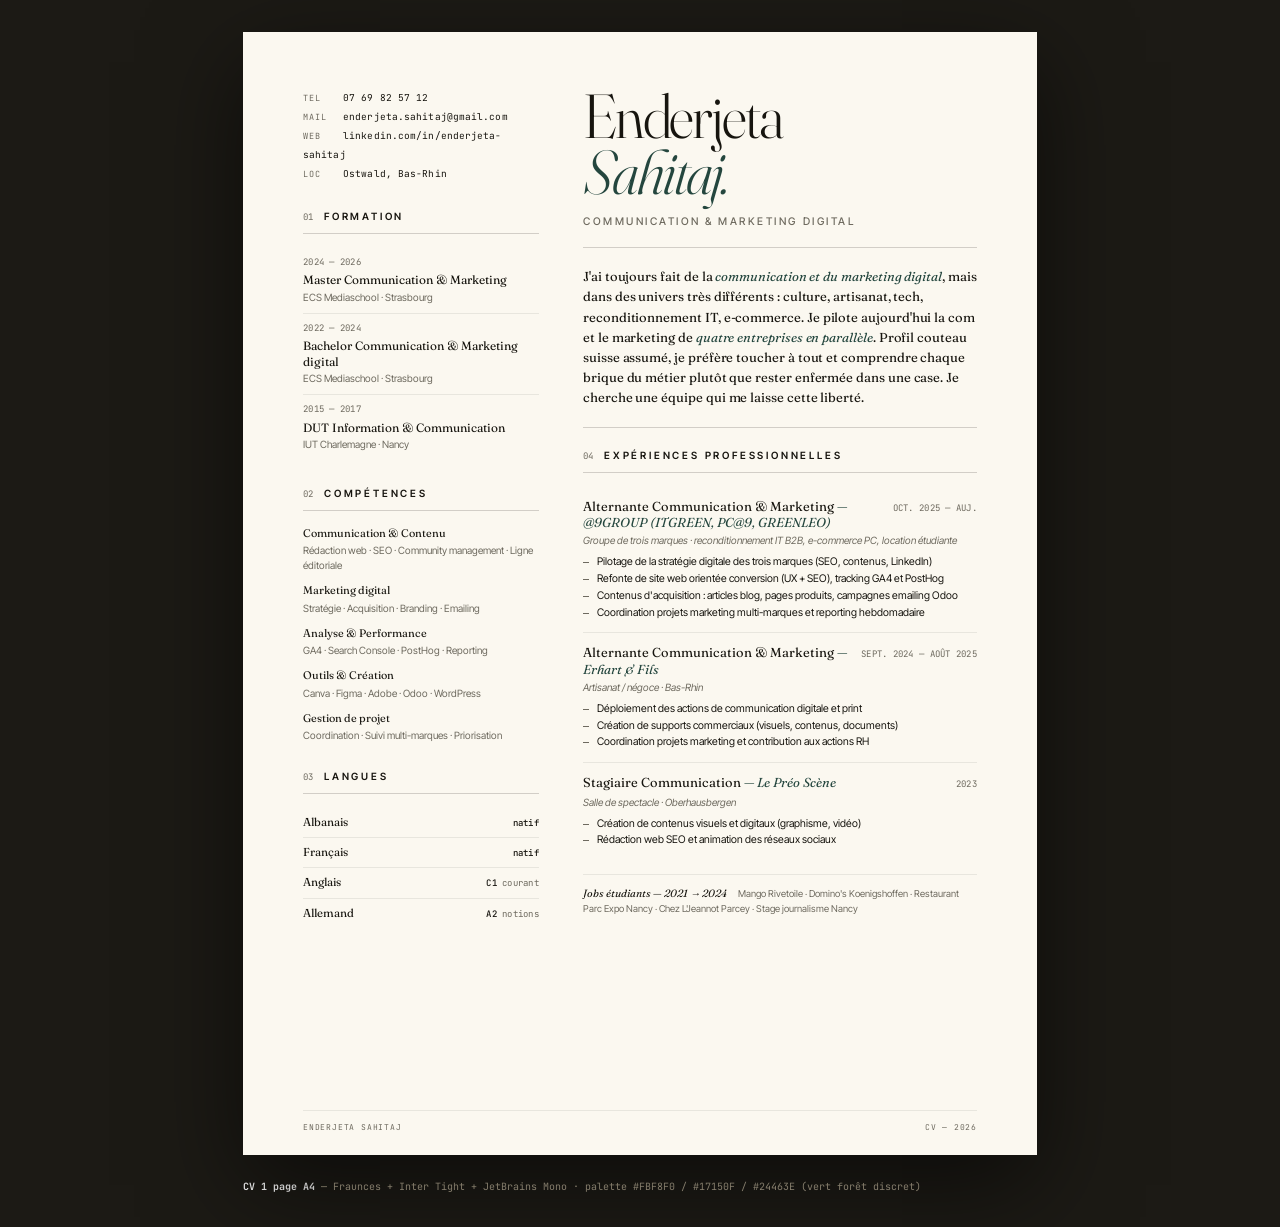
==== cv-enderjeta-preview.html @ 3c442a7d "Initial commit — portfolio Enderjeta Sahitaj" ====
<!DOCTYPE html>
<html lang="fr">
<head>
<meta charset="UTF-8">
<meta name="viewport" content="width=device-width, initial-scale=1.0">
<title>Enderjeta Sahitaj — CV</title>
<link rel="preconnect" href="https://fonts.googleapis.com">
<link rel="preconnect" href="https://fonts.gstatic.com" crossorigin>
<link href="https://fonts.googleapis.com/css2?family=Fraunces:opsz,wght@9..144,300;9..144,400;9..144,500&family=Inter+Tight:wght@400;500;600&family=JetBrains+Mono:wght@400;500&display=swap" rel="stylesheet">
<style>
  :root {
    --ink: #17150F;
    --paper: #FBF8F0;
    --accent: #24463E;      /* vert forêt profond, très discret */
    --muted: #6E6A5F;
    --hair: #17150F14;
    --hair-strong: #17150F2E;
  }
  * { box-sizing: border-box; margin: 0; padding: 0; }
  html { background: #1c1a15; padding: 32px 0; }
  body {
    font-family: 'Inter Tight', system-ui, sans-serif;
    color: var(--ink);
    line-height: 1.5;
    -webkit-font-smoothing: antialiased;
    -moz-osx-font-smoothing: grayscale;
  }

  /* A4 : 210x297mm à 96dpi ≈ 794×1123px */
  .page {
    width: 794px;
    height: 1123px;
    margin: 0 auto;
    background: var(--paper);
    padding: 56px 60px 48px;
    box-shadow: 0 30px 90px rgba(0,0,0,0.55);
    display: grid;
    grid-template-columns: 236px 1fr;
    gap: 44px;
    position: relative;
  }

  /* ============ LEFT ============ */
  .left { display: flex; flex-direction: column; gap: 26px; }

  .contact {
    font-family: 'JetBrains Mono', monospace;
    font-size: 9.5px;
    line-height: 2;
    color: var(--ink);
    letter-spacing: 0.01em;
  }
  .contact .label {
    color: var(--muted);
    display: inline-block;
    width: 34px;
    text-transform: uppercase;
    font-size: 8.5px;
    letter-spacing: 0.1em;
  }
  .contact a { color: inherit; text-decoration: none; }

  .section-label {
    display: flex;
    align-items: baseline;
    gap: 10px;
    margin-bottom: 14px;
    padding-bottom: 8px;
    border-bottom: 1px solid var(--hair-strong);
  }
  .section-label .num {
    font-family: 'JetBrains Mono', monospace;
    font-size: 9px;
    color: var(--muted);
    letter-spacing: 0.05em;
  }
  .section-label .name {
    font-family: 'Inter Tight', sans-serif;
    font-size: 10px;
    font-weight: 600;
    text-transform: uppercase;
    letter-spacing: 0.28em;
    color: var(--ink);
  }

  /* FORMATION */
  .formation .item { padding: 8px 0; }
  .formation .item + .item { border-top: 1px solid var(--hair); }
  .formation .item:first-of-type { padding-top: 0; }
  .formation .year {
    font-family: 'JetBrains Mono', monospace;
    font-size: 9px;
    color: var(--muted);
    margin-bottom: 3px;
    letter-spacing: 0.03em;
  }
  .formation .title {
    font-family: 'Fraunces', serif;
    font-variation-settings: "opsz" 24;
    font-weight: 400;
    font-size: 12px;
    line-height: 1.3;
    margin-bottom: 2px;
  }
  .formation .school {
    font-family: 'Inter Tight', sans-serif;
    font-size: 10px;
    color: var(--muted);
  }

  /* COMPÉTENCES */
  .skills .cluster { margin-bottom: 9px; }
  .skills .cluster:last-child { margin-bottom: 0; }
  .skills h4 {
    font-family: 'Fraunces', serif;
    font-variation-settings: "opsz" 24;
    font-weight: 400;
    font-size: 11px;
    margin-bottom: 2px;
    color: var(--ink);
  }
  .skills .items {
    font-family: 'Inter Tight', sans-serif;
    font-size: 10px;
    color: var(--muted);
    line-height: 1.5;
  }
  .skills .items b { color: var(--ink); font-weight: 400; }

  /* LANGUES */
  .languages .lang {
    display: flex;
    justify-content: space-between;
    align-items: baseline;
    padding: 6px 0;
  }
  .languages .lang + .lang { border-top: 1px solid var(--hair); }
  .languages .lang:first-of-type { padding-top: 0; }
  .languages .lang .lname {
    font-family: 'Fraunces', serif;
    font-variation-settings: "opsz" 24;
    font-weight: 400;
    font-size: 11.5px;
  }
  .languages .lang .level {
    font-family: 'JetBrains Mono', monospace;
    font-size: 9px;
    color: var(--muted);
    letter-spacing: 0.03em;
  }
  .languages .lang .level b {
    color: var(--ink);
    font-weight: 500;
  }

  /* ============ RIGHT ============ */
  .right { display: flex; flex-direction: column; }

  .name h1 {
    font-family: 'Fraunces', serif;
    font-weight: 300;
    font-size: 62px;
    line-height: 0.9;
    letter-spacing: -0.035em;
    font-variation-settings: "opsz" 144;
    color: var(--ink);
  }
  .name h1 .last {
    display: block;
    font-style: italic;
    font-weight: 300;
    color: var(--accent);
  }
  .name .role {
    font-family: 'Inter Tight', sans-serif;
    font-size: 10.5px;
    font-weight: 500;
    text-transform: uppercase;
    letter-spacing: 0.24em;
    color: var(--muted);
    margin-top: 14px;
    padding-bottom: 18px;
    border-bottom: 1px solid var(--hair-strong);
  }

  .pitch {
    font-family: 'Fraunces', serif;
    font-variation-settings: "opsz" 36";
    font-weight: 300;
    font-size: 13px;
    line-height: 1.55;
    letter-spacing: -0.005em;
    padding: 18px 0 20px;
    border-bottom: 1px solid var(--hair-strong);
    color: var(--ink);
    max-width: 46em;
  }
  .pitch em {
    color: var(--accent);
    font-style: italic;
    font-weight: 400;
  }

  /* EXPERIENCES */
  .experiences { padding-top: 20px; flex: 1; }

  .experiences .job { padding: 11px 0; }
  .experiences .job + .job { border-top: 1px solid var(--hair); }
  .experiences .job:first-of-type { padding-top: 0; }

  .experiences .job-head {
    display: flex;
    justify-content: space-between;
    align-items: baseline;
    gap: 12px;
    margin-bottom: 3px;
  }
  .experiences .job-title {
    font-family: 'Fraunces', serif;
    font-variation-settings: "opsz" 24;
    font-weight: 400;
    font-size: 13px;
    line-height: 1.25;
  }
  .experiences .job-title .company {
    font-style: italic;
    color: var(--accent);
  }
  .experiences .job-date {
    font-family: 'JetBrains Mono', monospace;
    font-size: 9px;
    color: var(--muted);
    white-space: nowrap;
    letter-spacing: 0.03em;
  }
  .experiences .job-context {
    font-family: 'Inter Tight', sans-serif;
    font-size: 10px;
    color: var(--muted);
    margin-bottom: 6px;
    font-style: italic;
  }
  .experiences ul {
    list-style: none;
    padding-left: 0;
  }
  .experiences ul li {
    font-family: 'Inter Tight', sans-serif;
    font-size: 10.5px;
    line-height: 1.5;
    padding-left: 14px;
    position: relative;
    margin-bottom: 1px;
    color: var(--ink);
  }
  .experiences ul li::before {
    content: '';
    position: absolute;
    left: 0;
    top: 8px;
    width: 6px;
    height: 1px;
    background: var(--muted);
  }

  .side-jobs {
    margin-top: 14px;
    padding-top: 11px;
    border-top: 1px solid var(--hair);
    font-family: 'Inter Tight', sans-serif;
    font-size: 9.5px;
    line-height: 1.55;
    color: var(--muted);
  }
  .side-jobs .prefix {
    font-family: 'Fraunces', serif;
    font-weight: 400;
    color: var(--ink);
    font-size: 10.5px;
    display: inline-block;
    margin-right: 8px;
    font-style: italic;
  }

  /* footer discret */
  .foot {
    position: absolute;
    bottom: 22px;
    left: 60px;
    right: 60px;
    display: flex;
    justify-content: space-between;
    font-family: 'JetBrains Mono', monospace;
    font-size: 8px;
    color: var(--muted);
    letter-spacing: 0.1em;
    text-transform: uppercase;
    padding-top: 10px;
    border-top: 1px solid var(--hair);
  }

  /* Preview note */
  .previewnote {
    max-width: 794px;
    margin: 24px auto 0;
    color: #b5aa93;
    font-family: 'JetBrains Mono', monospace;
    font-size: 10px;
    line-height: 1.6;
  }
  .previewnote strong { color: #fff; }

  /* Print → 1 page A4 propre */
  @page { size: A4; margin: 0; }
  @media print {
    html, body { background: white; padding: 0; margin: 0; }
    .page { box-shadow: none; margin: 0; }
    .previewnote { display: none; }
  }
</style>
</head>
<body>

<div class="page">

  <!-- ========= LEFT COLUMN ========= -->
  <aside class="left">

    <div class="contact">
      <div><span class="label">tel</span> 07 69 82 57 12</div>
      <div><span class="label">mail</span> <a href="mailto:enderjeta.sahitaj@gmail.com">enderjeta.sahitaj@gmail.com</a></div>
      <div><span class="label">web</span> <a href="#">linkedin.com/in/enderjeta-sahitaj</a></div>
      <div><span class="label">loc</span> Ostwald, Bas-Rhin</div>
    </div>

    <div class="formation">
      <div class="section-label"><span class="num">01</span><span class="name">Formation</span></div>
      <div class="item">
        <div class="year">2024 — 2026</div>
        <div class="title">Master Communication &amp; Marketing</div>
        <div class="school">ECS Mediaschool · Strasbourg</div>
      </div>
      <div class="item">
        <div class="year">2022 — 2024</div>
        <div class="title">Bachelor Communication &amp; Marketing digital</div>
        <div class="school">ECS Mediaschool · Strasbourg</div>
      </div>
      <div class="item">
        <div class="year">2015 — 2017</div>
        <div class="title">DUT Information &amp; Communication</div>
        <div class="school">IUT Charlemagne · Nancy</div>
      </div>
    </div>

    <div class="skills">
      <div class="section-label"><span class="num">02</span><span class="name">Compétences</span></div>

      <div class="cluster">
        <h4>Communication &amp; Contenu</h4>
        <div class="items">Rédaction web · SEO · Community management · Ligne éditoriale</div>
      </div>
      <div class="cluster">
        <h4>Marketing digital</h4>
        <div class="items">Stratégie · Acquisition · Branding · Emailing</div>
      </div>
      <div class="cluster">
        <h4>Analyse &amp; Performance</h4>
        <div class="items">GA4 · Search Console · PostHog · Reporting</div>
      </div>
      <div class="cluster">
        <h4>Outils &amp; Création</h4>
        <div class="items">Canva · Figma · Adobe · Odoo · WordPress</div>
      </div>
      <div class="cluster">
        <h4>Gestion de projet</h4>
        <div class="items">Coordination · Suivi multi-marques · Priorisation</div>
      </div>
    </div>

    <div class="languages">
      <div class="section-label"><span class="num">03</span><span class="name">Langues</span></div>
      <div class="lang">
        <div class="lname">Albanais</div>
        <div class="level"><b>natif</b></div>
      </div>
      <div class="lang">
        <div class="lname">Français</div>
        <div class="level"><b>natif</b></div>
      </div>
      <div class="lang">
        <div class="lname">Anglais</div>
        <div class="level"><b>C1</b> courant</div>
      </div>
      <div class="lang">
        <div class="lname">Allemand</div>
        <div class="level"><b>A2</b> notions</div>
      </div>
    </div>

  </aside>


  <!-- ========= RIGHT COLUMN ========= -->
  <main class="right">

    <div class="name">
      <h1>
        Enderjeta
        <span class="last">Sahitaj.</span>
      </h1>
      <div class="role">Communication &amp; Marketing digital</div>
    </div>

    <p class="pitch">
      J'ai toujours fait de la <em>communication et du marketing digital</em>, mais dans des univers très différents : culture, artisanat, tech, reconditionnement IT, e-commerce. Je pilote aujourd'hui la com et le marketing de <em>quatre entreprises en parallèle</em>. Profil couteau suisse assumé, je préfère toucher à tout et comprendre chaque brique du métier plutôt que rester enfermée dans une case. Je cherche une équipe qui me laisse cette liberté.
    </p>

    <section class="experiences">
      <div class="section-label" style="margin-bottom: 14px;"><span class="num">04</span><span class="name">Expériences professionnelles</span></div>

      <div class="job">
        <div class="job-head">
          <div class="job-title">Alternante Communication &amp; Marketing <span class="company">— @9GROUP (ITGREEN, PC@9, GREENLEO)</span></div>
          <div class="job-date">OCT. 2025 — AUJ.</div>
        </div>
        <div class="job-context">Groupe de trois marques · reconditionnement IT B2B, e-commerce PC, location étudiante</div>
        <ul>
          <li>Pilotage de la stratégie digitale des trois marques (SEO, contenus, LinkedIn)</li>
          <li>Refonte de site web orientée conversion (UX + SEO), tracking GA4 et PostHog</li>
          <li>Contenus d'acquisition : articles blog, pages produits, campagnes emailing Odoo</li>
          <li>Coordination projets marketing multi-marques et reporting hebdomadaire</li>
        </ul>
      </div>

      <div class="job">
        <div class="job-head">
          <div class="job-title">Alternante Communication &amp; Marketing <span class="company">— Erhart &amp; Fils</span></div>
          <div class="job-date">SEPT. 2024 — AOÛT 2025</div>
        </div>
        <div class="job-context">Artisanat / négoce · Bas-Rhin</div>
        <ul>
          <li>Déploiement des actions de communication digitale et print</li>
          <li>Création de supports commerciaux (visuels, contenus, documents)</li>
          <li>Coordination projets marketing et contribution aux actions RH</li>
        </ul>
      </div>

      <div class="job">
        <div class="job-head">
          <div class="job-title">Stagiaire Communication <span class="company">— Le Préo Scène</span></div>
          <div class="job-date">2023</div>
        </div>
        <div class="job-context">Salle de spectacle · Oberhausbergen</div>
        <ul>
          <li>Création de contenus visuels et digitaux (graphisme, vidéo)</li>
          <li>Rédaction web SEO et animation des réseaux sociaux</li>
        </ul>
      </div>

      <div class="side-jobs">
        <span class="prefix">Jobs étudiants — 2021 → 2024</span>
        Mango Rivetoile · Domino's Koenigshoffen · Restaurant Parc Expo Nancy · Chez L'Jeannot Parcey · Stage journalisme Nancy
      </div>
    </section>

  </main>

  <div class="foot">
    <span>Enderjeta Sahitaj</span>
    <span>CV — 2026</span>
  </div>

</div>

<div class="previewnote">
  <strong>CV 1 page A4</strong> — Fraunces + Inter Tight + JetBrains Mono · palette #FBF8F0 / #17150F / #24463E (vert forêt discret)
</div>

</body>
</html>
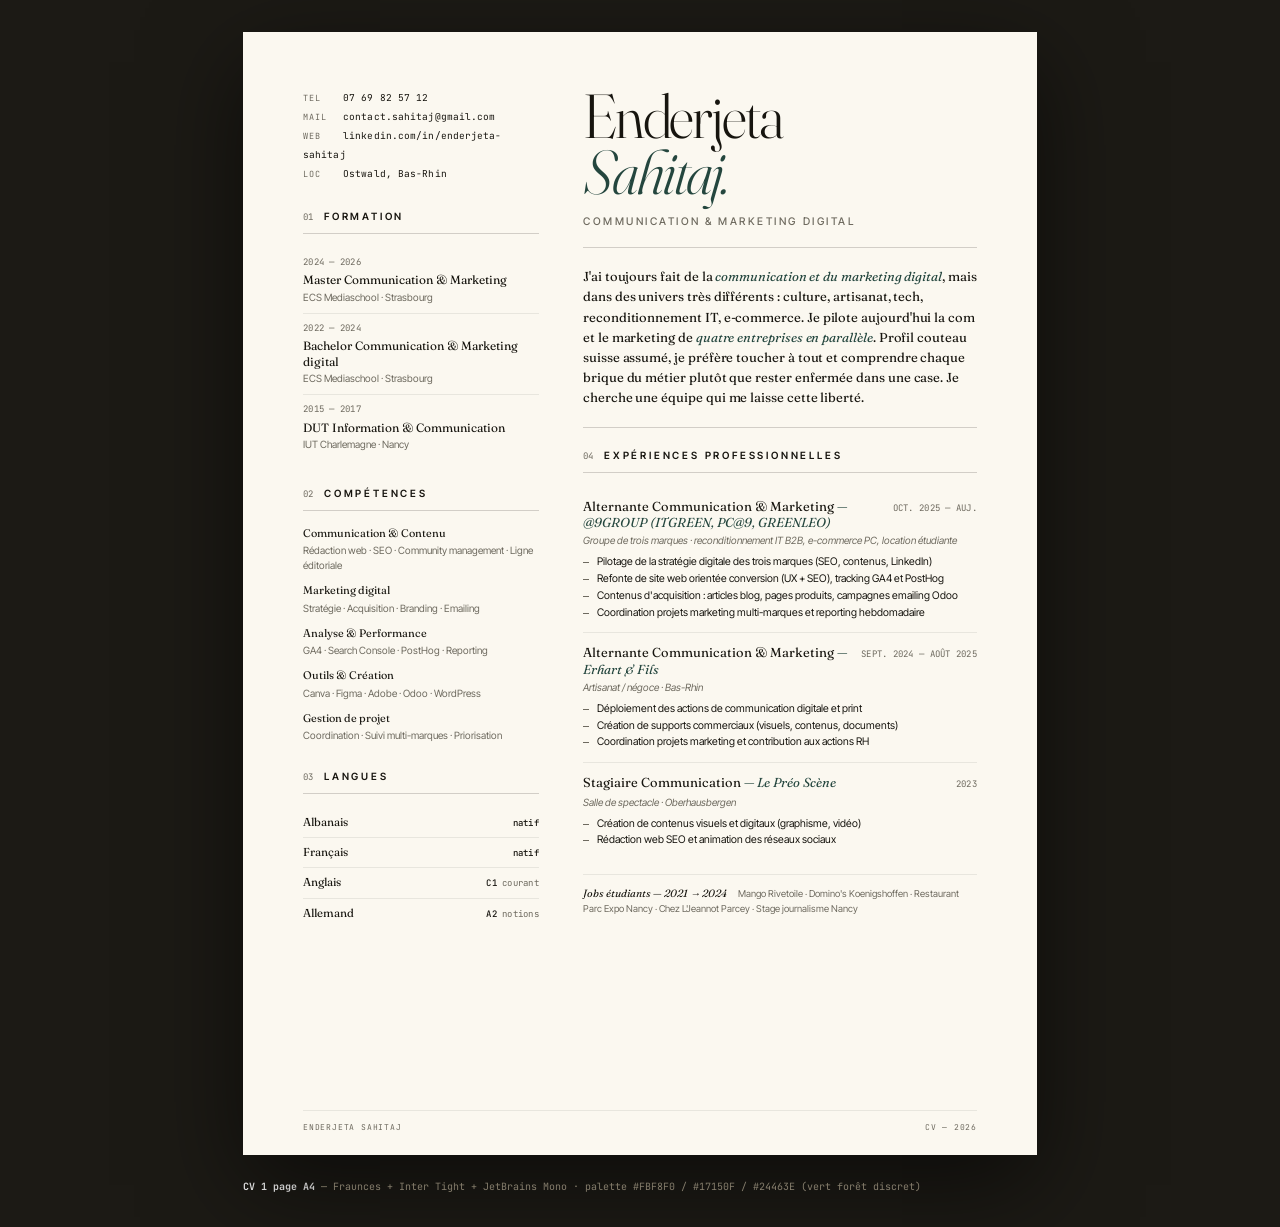
==== commit 6f73aad1: "Nouvelle adresse de contact : contact.sahitaj@gmail.com Co-Authored-By: Claude Opus 5.5 (1M context)" ====
--- a/cv-enderjeta-preview.html
+++ b/cv-enderjeta-preview.html
@@ -328,7 +328,7 @@
 
     <div class="contact">
       <div><span class="label">tel</span> 07 69 82 57 12</div>
-      <div><span class="label">mail</span> <a href="mailto:enderjeta.sahitaj@gmail.com">enderjeta.sahitaj@gmail.com</a></div>
+      <div><span class="label">mail</span> <a href="mailto:contact.sahitaj@gmail.com">contact.sahitaj@gmail.com</a></div>
       <div><span class="label">web</span> <a href="#">linkedin.com/in/enderjeta-sahitaj</a></div>
       <div><span class="label">loc</span> Ostwald, Bas-Rhin</div>
     </div>
